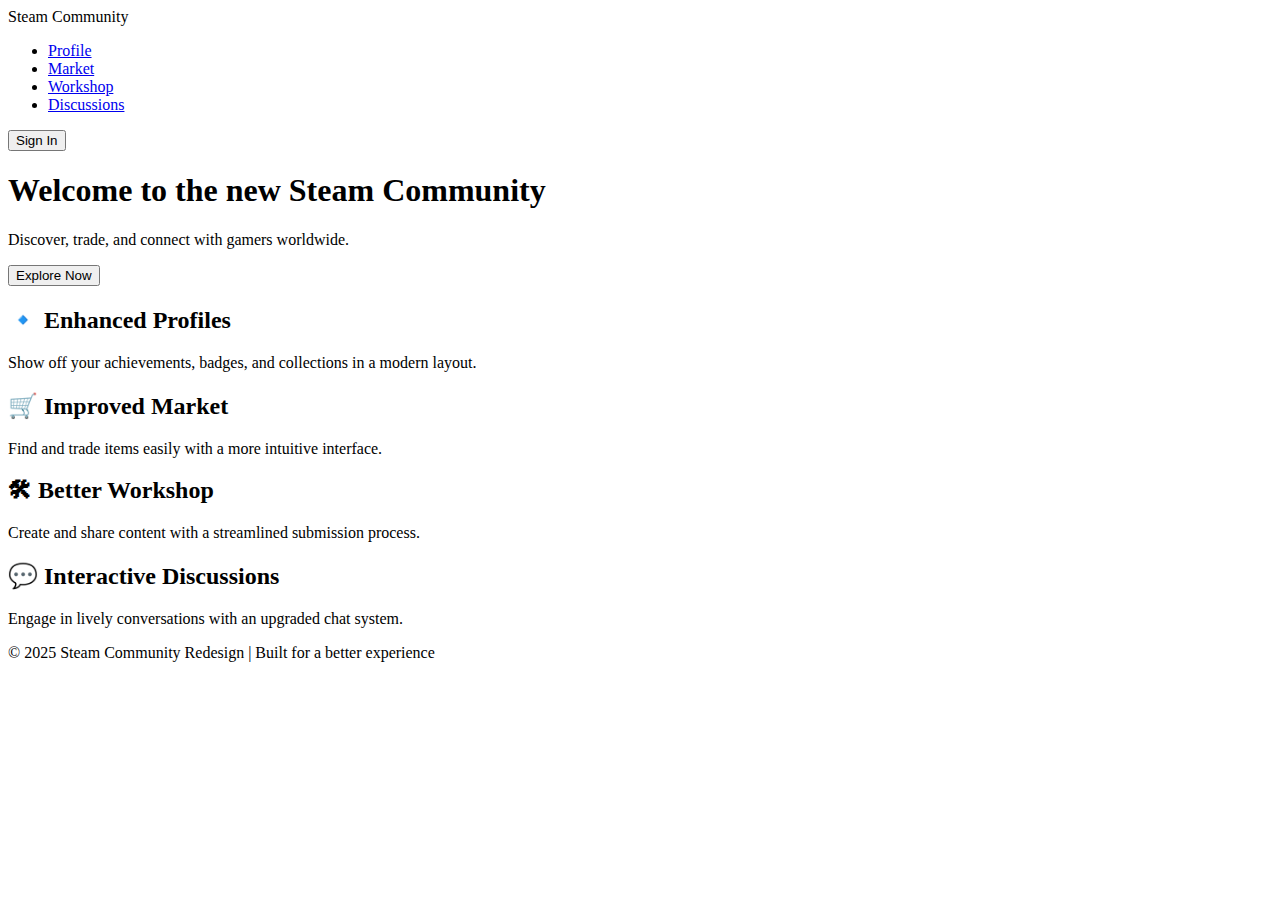
==== index.html @ 78ca6444 "Rename steam.html to index.html" ====
<!DOCTYPE html>
<html lang="en">
<head>
    <meta charset="UTF-8">
    <meta name="viewport" content="width=device-width, initial-scale=1.0">
    <title>Steam Community Redesign</title>
    <link rel="stylesheet" href="styles.css">
</head>
<body>
    <header>
        <div class="logo">Steam Community</div>
        <nav>
            <ul>
                <li><a href="#profile">Profile</a></li>
                <li><a href="#market">Market</a></li>
                <li><a href="#workshop">Workshop</a></li>
                <li><a href="#discussions">Discussions</a></li>
            </ul>
        </nav>
        <button class="login-btn">Sign In</button>
    </header>
    
    <section id="hero">
        <h1>Welcome to the new Steam Community</h1>
        <p>Discover, trade, and connect with gamers worldwide.</p>
        <button class="explore-btn">Explore Now</button>
    </section>
    
    <section id="features">
        <div class="feature">
            <h2>🔹 Enhanced Profiles</h2>
            <p>Show off your achievements, badges, and collections in a modern layout.</p>
        </div>
        <div class="feature">
            <h2>🛒 Improved Market</h2>
            <p>Find and trade items easily with a more intuitive interface.</p>
        </div>
        <div class="feature">
            <h2>🛠 Better Workshop</h2>
            <p>Create and share content with a streamlined submission process.</p>
        </div>
        <div class="feature">
            <h2>💬 Interactive Discussions</h2>
            <p>Engage in lively conversations with an upgraded chat system.</p>
        </div>
    </section>
    
    <footer>
        <p>&copy; 2025 Steam Community Redesign | Built for a better experience</p>
    </footer>
</body>
</html>
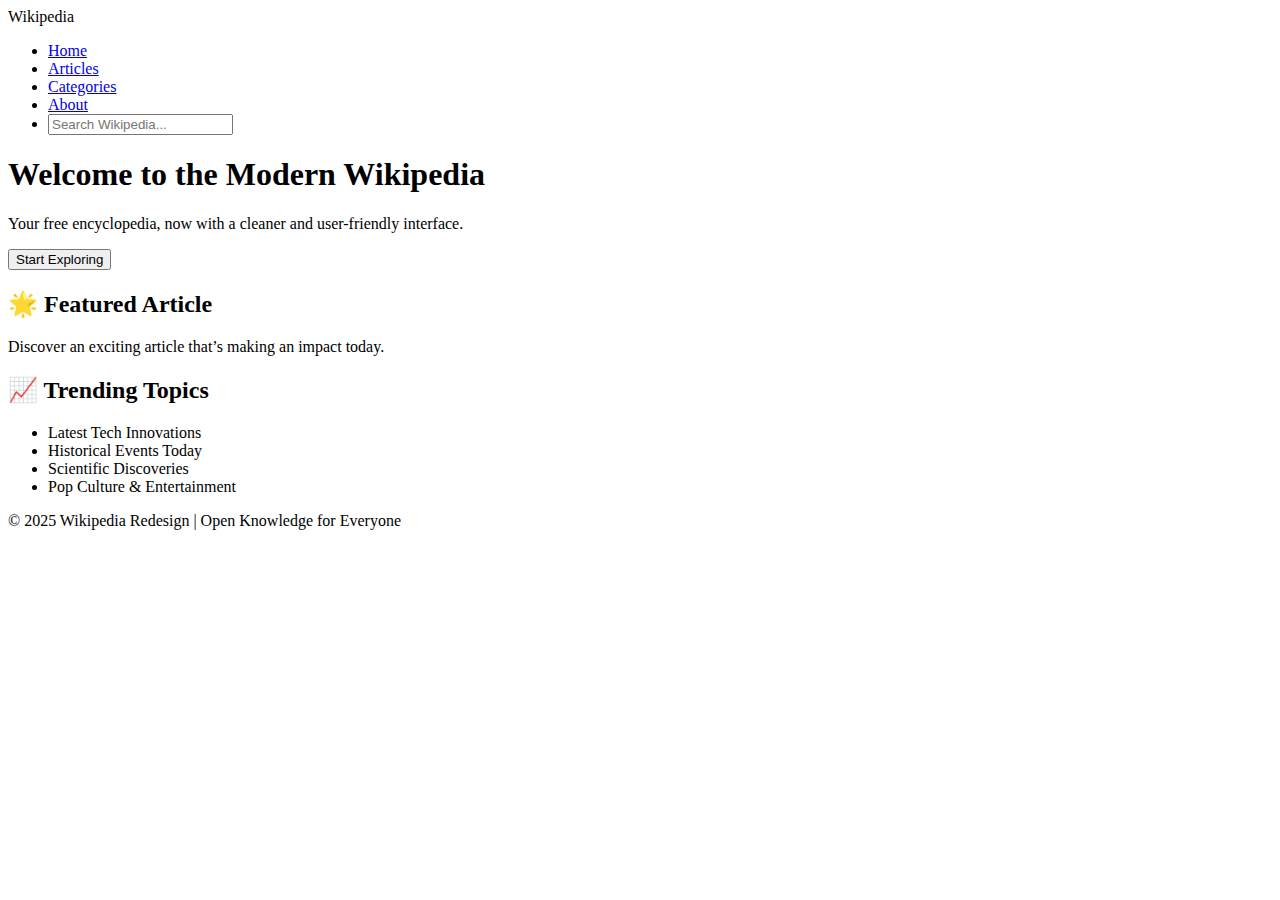
==== commit 3f2ed904: "Update index.html" ====
--- a/index.html
+++ b/index.html
@@ -3,50 +3,46 @@
 <head>
     <meta charset="UTF-8">
     <meta name="viewport" content="width=device-width, initial-scale=1.0">
-    <title>Steam Community Redesign</title>
-    <link rel="stylesheet" href="styles.css">
+    <title>Wikipedia - Redesign</title>
+    <link rel="stylesheet" href="wiki-styles.css">
 </head>
 <body>
     <header>
-        <div class="logo">Steam Community</div>
+        <div class="logo">Wikipedia</div>
         <nav>
             <ul>
-                <li><a href="#profile">Profile</a></li>
-                <li><a href="#market">Market</a></li>
-                <li><a href="#workshop">Workshop</a></li>
-                <li><a href="#discussions">Discussions</a></li>
+                <li><a href="#home">Home</a></li>
+                <li><a href="#articles">Articles</a></li>
+                <li><a href="#categories">Categories</a></li>
+                <li><a href="#about">About</a></li>
+                <li><a href="#search"><input type="text" placeholder="Search Wikipedia..."></a></li>
             </ul>
         </nav>
-        <button class="login-btn">Sign In</button>
     </header>
     
     <section id="hero">
-        <h1>Welcome to the new Steam Community</h1>
-        <p>Discover, trade, and connect with gamers worldwide.</p>
-        <button class="explore-btn">Explore Now</button>
+        <h1>Welcome to the Modern Wikipedia</h1>
+        <p>Your free encyclopedia, now with a cleaner and user-friendly interface.</p>
+        <button class="explore-btn">Start Exploring</button>
     </section>
     
-    <section id="features">
-        <div class="feature">
-            <h2>🔹 Enhanced Profiles</h2>
-            <p>Show off your achievements, badges, and collections in a modern layout.</p>
-        </div>
-        <div class="feature">
-            <h2>🛒 Improved Market</h2>
-            <p>Find and trade items easily with a more intuitive interface.</p>
-        </div>
-        <div class="feature">
-            <h2>🛠 Better Workshop</h2>
-            <p>Create and share content with a streamlined submission process.</p>
-        </div>
-        <div class="feature">
-            <h2>💬 Interactive Discussions</h2>
-            <p>Engage in lively conversations with an upgraded chat system.</p>
-        </div>
+    <section id="featured">
+        <h2>🌟 Featured Article</h2>
+        <p>Discover an exciting article that’s making an impact today.</p>
+    </section>
+    
+    <section id="trending">
+        <h2>📈 Trending Topics</h2>
+        <ul>
+            <li>Latest Tech Innovations</li>
+            <li>Historical Events Today</li>
+            <li>Scientific Discoveries</li>
+            <li>Pop Culture & Entertainment</li>
+        </ul>
     </section>
     
     <footer>
-        <p>&copy; 2025 Steam Community Redesign | Built for a better experience</p>
+        <p>&copy; 2025 Wikipedia Redesign | Open Knowledge for Everyone</p>
     </footer>
 </body>
 </html>
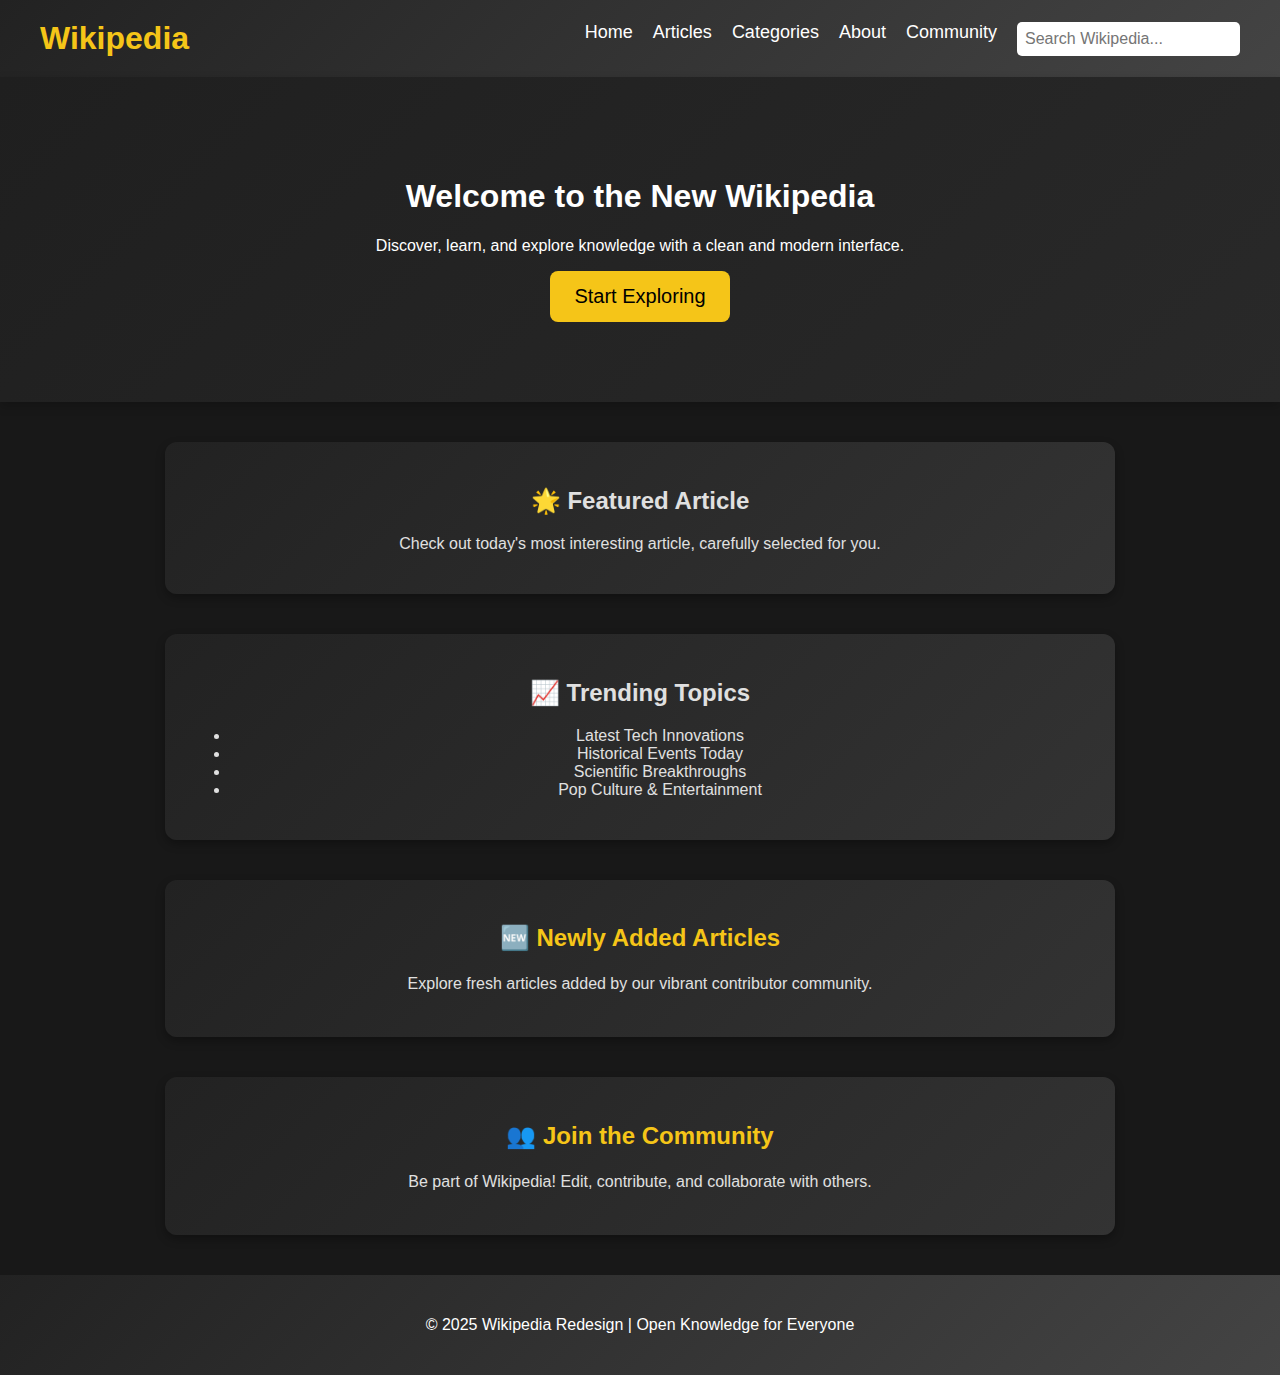
==== commit 1dd3a964: "Update index.html" ====
--- a/index.html
+++ b/index.html
@@ -3,7 +3,7 @@
 <head>
     <meta charset="UTF-8">
     <meta name="viewport" content="width=device-width, initial-scale=1.0">
-    <title>Wikipedia - Redesign</title>
+    <title>Wikipedia - Modern Redesign</title>
     <link rel="stylesheet" href="wiki-styles.css">
 </head>
 <body>
@@ -15,20 +15,21 @@
                 <li><a href="#articles">Articles</a></li>
                 <li><a href="#categories">Categories</a></li>
                 <li><a href="#about">About</a></li>
+                <li><a href="#community">Community</a></li>
                 <li><a href="#search"><input type="text" placeholder="Search Wikipedia..."></a></li>
             </ul>
         </nav>
     </header>
     
     <section id="hero">
-        <h1>Welcome to the Modern Wikipedia</h1>
-        <p>Your free encyclopedia, now with a cleaner and user-friendly interface.</p>
+        <h1>Welcome to the New Wikipedia</h1>
+        <p>Discover, learn, and explore knowledge with a clean and modern interface.</p>
         <button class="explore-btn">Start Exploring</button>
     </section>
     
     <section id="featured">
         <h2>🌟 Featured Article</h2>
-        <p>Discover an exciting article that’s making an impact today.</p>
+        <p>Check out today's most interesting article, carefully selected for you.</p>
     </section>
     
     <section id="trending">
@@ -36,9 +37,19 @@
         <ul>
             <li>Latest Tech Innovations</li>
             <li>Historical Events Today</li>
-            <li>Scientific Discoveries</li>
+            <li>Scientific Breakthroughs</li>
             <li>Pop Culture & Entertainment</li>
         </ul>
+    </section>
+    
+    <section id="new-articles">
+        <h2>🆕 Newly Added Articles</h2>
+        <p>Explore fresh articles added by our vibrant contributor community.</p>
+    </section>
+    
+    <section id="community">
+        <h2>👥 Join the Community</h2>
+        <p>Be part of Wikipedia! Edit, contribute, and collaborate with others.</p>
     </section>
     
     <footer>
--- a/wiki-styles.css
+++ b/wiki-styles.css
@@ -0,0 +1,123 @@
+body {
+    font-family: 'Poppins', sans-serif;
+    margin: 0;
+    padding: 0;
+    background-color: #181818;
+    color: #e0e0e0;
+    transition: background 0.5s ease-in-out;
+}
+
+header {
+    display: flex;
+    justify-content: space-between;
+    align-items: center;
+    background: linear-gradient(135deg, #222, #444);
+    padding: 20px 40px;
+    color: white;
+    box-shadow: 0 4px 10px rgba(0, 0, 0, 0.2);
+}
+
+.logo {
+    font-size: 32px;
+    font-weight: bold;
+    color: #f5c518;
+    transition: transform 0.3s ease-in-out;
+}
+
+.logo:hover {
+    transform: scale(1.1);
+}
+
+nav ul {
+    list-style: none;
+    display: flex;
+    gap: 20px;
+    padding: 0;
+    margin: 0;
+}
+
+nav a {
+    color: white;
+    text-decoration: none;
+    font-size: 18px;
+    transition: color 0.3s, transform 0.3s;
+}
+
+nav a:hover {
+    color: #f5c518;
+    transform: scale(1.1);
+}
+
+nav input {
+    padding: 8px;
+    border-radius: 5px;
+    border: none;
+    font-size: 16px;
+    transition: box-shadow 0.3s;
+}
+
+nav input:focus {
+    box-shadow: 0 0 10px #f5c518;
+}
+
+#hero {
+    text-align: center;
+    padding: 80px 20px;
+    background: linear-gradient(135deg, #1f1f1f, #292929);
+    color: white;
+    box-shadow: 0 4px 10px rgba(0, 0, 0, 0.2);
+    animation: fadeIn 1s ease-in-out;
+}
+
+@keyframes fadeIn {
+    from { opacity: 0; }
+    to { opacity: 1; }
+}
+
+.explore-btn {
+    background-color: #f5c518;
+    color: black;
+    padding: 14px 24px;
+    border: none;
+    cursor: pointer;
+    font-size: 20px;
+    border-radius: 8px;
+    transition: background 0.3s, transform 0.3s;
+}
+
+.explore-btn:hover {
+    background-color: #ffd700;
+    transform: scale(1.1);
+}
+
+#featured, #trending, #new-articles, #community {
+    max-width: 900px;
+    margin: 40px auto;
+    padding: 25px;
+    background: linear-gradient(135deg, #222, #333);
+    border-radius: 12px;
+    box-shadow: 0 4px 10px rgba(0, 0, 0, 0.3);
+    text-align: center;
+    transition: transform 0.3s;
+}
+
+#featured:hover, #trending:hover, #new-articles:hover, #community:hover {
+    transform: scale(1.02);
+}
+
+footer {
+    text-align: center;
+    padding: 25px;
+    background: linear-gradient(135deg, #222, #444);
+    color: white;
+}
+
+/* New Features */
+#new-articles h2, #community h2 {
+    color: #f5c518;
+}
+
+#new-articles p, #community p {
+    font-size: 16px;
+    line-height: 1.5;
+}
